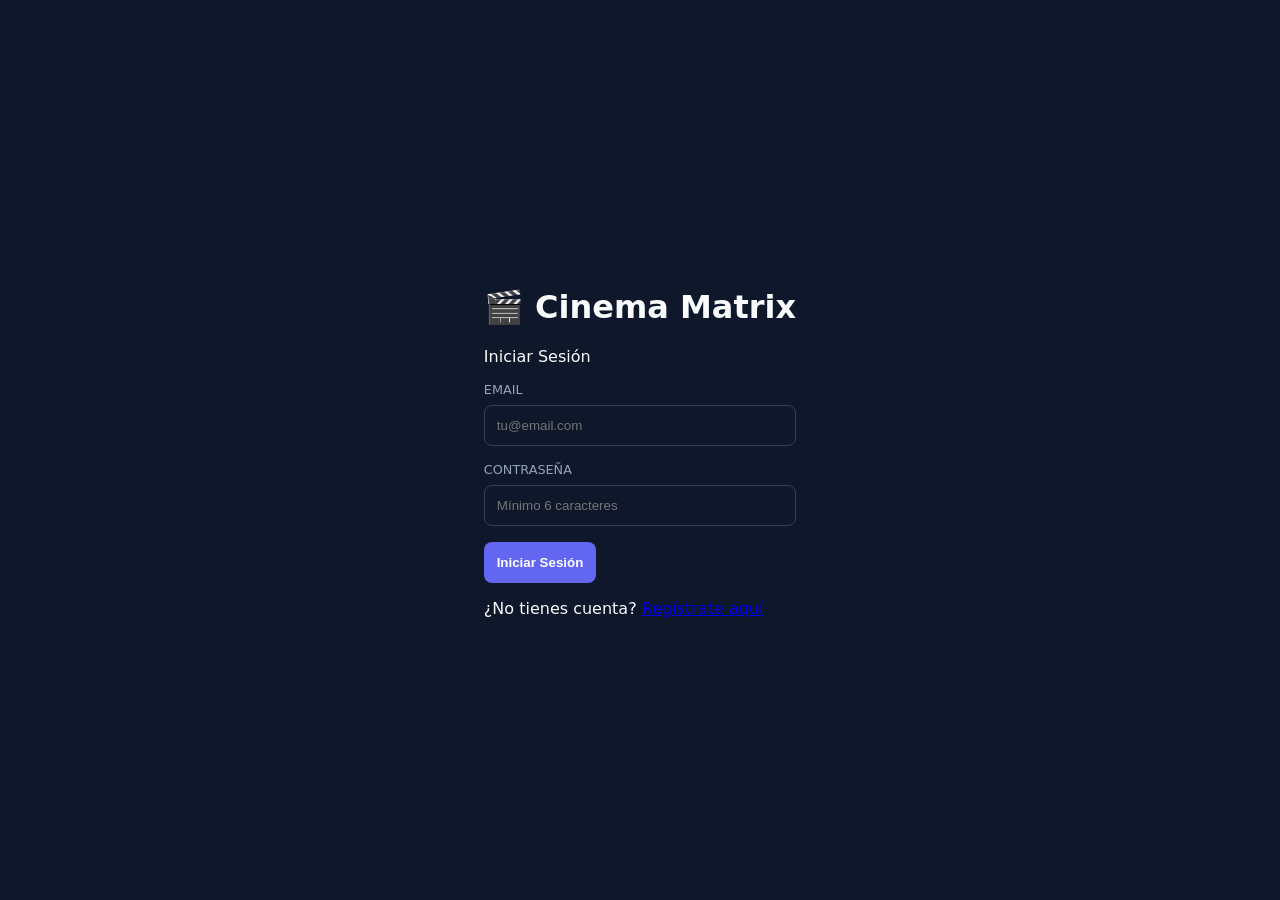
==== html/inicio_sesion.html @ efda6ab5 "se crean todas las vistas Co-authored-by: Copilot <copilot@github.com>" ====
<!DOCTYPE html>
<html lang="es">
<head>
    <meta charset="UTF-8">
    <meta name="viewport" content="width=device-width, initial-scale=1.0">
    <title>Iniciar Sesión - Cinema Matrix</title>
    <link rel="stylesheet" href="styles.css">
</head>
<body class="auth-page">
    <div class="auth-container">
        <div class="auth-card">
            <div class="auth-header">
                <h1>🎬 Cinema Matrix</h1>
                <p>Iniciar Sesión</p>
            </div>

            <form class="auth-form" onsubmit="iniciarSesion(event)">
                <div class="form-group">
                    <label for="email">Email</label>
                    <input 
                        type="email" 
                        id="email" 
                        placeholder="tu@email.com"
                        required
                    >
                </div>

                <div class="form-group">
                    <label for="password">Contraseña</label>
                    <input 
                        type="password" 
                        id="password" 
                        placeholder="Mínimo 6 caracteres"
                        required
                    >
                </div>

                <div id="error-message" class="error-message"></div>

                <button type="submit" class="btn-primary btn-full">
                    Iniciar Sesión
                </button>
            </form>

            <div class="auth-footer">
                <p>¿No tienes cuenta? 
                    <a href="registrar.html" class="link-primary">Regístrate aquí</a>
                </p>
            </div>
        </div>
    </div>

    <script>
        function iniciarSesion(event) {
            event.preventDefault();
            
            const email = document.getElementById('email').value;
            const password = document.getElementById('password').value;
            const errorMsg = document.getElementById('error-message');

            // Limpiar mensaje de error
            errorMsg.textContent = '';

            // Validaciones
            if (!email || !password) {
                errorMsg.textContent = 'Completa todos los campos';
                return;
            }

            if (password.length < 6) {
                errorMsg.textContent = 'La contraseña debe tener mínimo 6 caracteres';
                return;
            }

            // Simulación: obtener usuario del localStorage
            const usuariosGuardados = JSON.parse(localStorage.getItem('usuarios')) || [];
            const usuario = usuariosGuardados.find(u => u.email === email && u.password === password);

            if (usuario) {
                localStorage.setItem('usuarioActual', JSON.stringify(usuario));
                window.location.href = 'principal.html';
            } else {
                errorMsg.textContent = 'Email o contraseña incorrectos';
            }
        }

        // Cargar usuarios de prueba si no existen
        window.addEventListener('DOMContentLoaded', () => {
            const usuariosExistentes = JSON.parse(localStorage.getItem('usuarios')) || [];
            if (usuariosExistentes.length === 0) {
                const usuariosPrueba = [
                    {
                        id: 1,
                        nombre: 'Admin User',
                        email: 'admin@cinema.com',
                        password: '123456',
                        tipo: 'Admin',
                        fechaRegistro: new Date().toLocaleDateString('es-ES')
                    },
                    {
                        id: 2,
                        nombre: 'Cliente Test',
                        email: 'cliente@cinema.com',
                        password: '123456',
                        tipo: 'Cliente',
                        fechaRegistro: new Date().toLocaleDateString('es-ES')
                    }
                ];
                localStorage.setItem('usuarios', JSON.stringify(usuariosPrueba));
            }
        });
    </script>
</body>
</html>
---- html/styles.css ----
:root {
    --bg-dark: #0f172a;
    --bg-card: #1e293b;
    --primary: #6366f1;
    --primary-alt: #4f46e5;
    --text-main: #f8fafc;
    --text-muted: #94a3b8;
    --accent: #10b981;
    --danger: #ef4444;
    --border: #334155;
}

body {
    font-family: 'Inter', system-ui, sans-serif;
    background: var(--bg-dark);
    color: var(--text-main);
    margin: 0;
    display: flex;
    justify-content: center;
    align-items: center;
    min-height: 100vh;
}

/* Login */
#login-screen {
    background: var(--bg-card);
    padding: 3rem;
    border-radius: 1rem;
    border: 1px solid var(--border);
    text-align: center;
    box-shadow: 0 20px 25px -5px rgba(0, 0, 0, 0.3);
}

.login-btns {
    display: flex;
    flex-direction: column;
    gap: 1rem;
    margin-top: 2rem;
}

/* Layout App */
#main-app {
    display: grid;
    grid-template-columns: 350px 1fr;
    width: 95vw;
    height: 90vh;
    gap: 1.5rem;
}

.sidebar, .feed {
    background: var(--bg-card);
    border-radius: 1rem;
    border: 1px solid var(--border);
    overflow: hidden;
    display: flex;
    flex-direction: column;
}

/* Formularios */
.panel-content { padding: 1.5rem; overflow-y: auto; }
.form-group { margin-bottom: 1rem; }
label { display: block; font-size: 0.8rem; color: var(--text-muted); margin-bottom: 0.5rem; text-transform: uppercase; }
input, select, textarea {
    width: 100%;
    background: var(--bg-dark);
    border: 1px solid var(--border);
    color: white;
    padding: 0.75rem;
    border-radius: 0.5rem;
    box-sizing: border-box;
}

.grid-inputs { display: grid; grid-template-columns: 1fr 1fr; gap: 1rem; margin-bottom: 1rem; }

/* Botones */
button { cursor: pointer; border: none; font-weight: 600; transition: all 0.2s; }
.btn-primary { background: var(--primary); color: white; padding: 0.8rem; border-radius: 0.5rem; }
.btn-primary:hover { background: var(--primary-alt); }
.btn-outline { background: transparent; border: 1px solid var(--border); color: white; padding: 0.8rem; border-radius: 0.5rem; }
.btn-outline:hover { background: var(--border); }
.btn-logout { background: var(--danger); color: white; padding: 0.4rem 1rem; border-radius: 0.4rem; font-size: 0.8rem; }

/* Cards */
.movie-grid { padding: 1.5rem; overflow-y: auto; display: grid; grid-template-columns: repeat(auto-fill, minmax(300px, 1fr)); gap: 1.5rem; }
.movie-card { background: var(--bg-dark); border: 1px solid var(--border); padding: 1.5rem; border-radius: 0.8rem; position: relative; }
.badge { background: var(--primary); font-size: 0.7rem; padding: 0.2rem 0.6rem; border-radius: 1rem; }

/* Utilidades */
.hidden { display: none !important; }
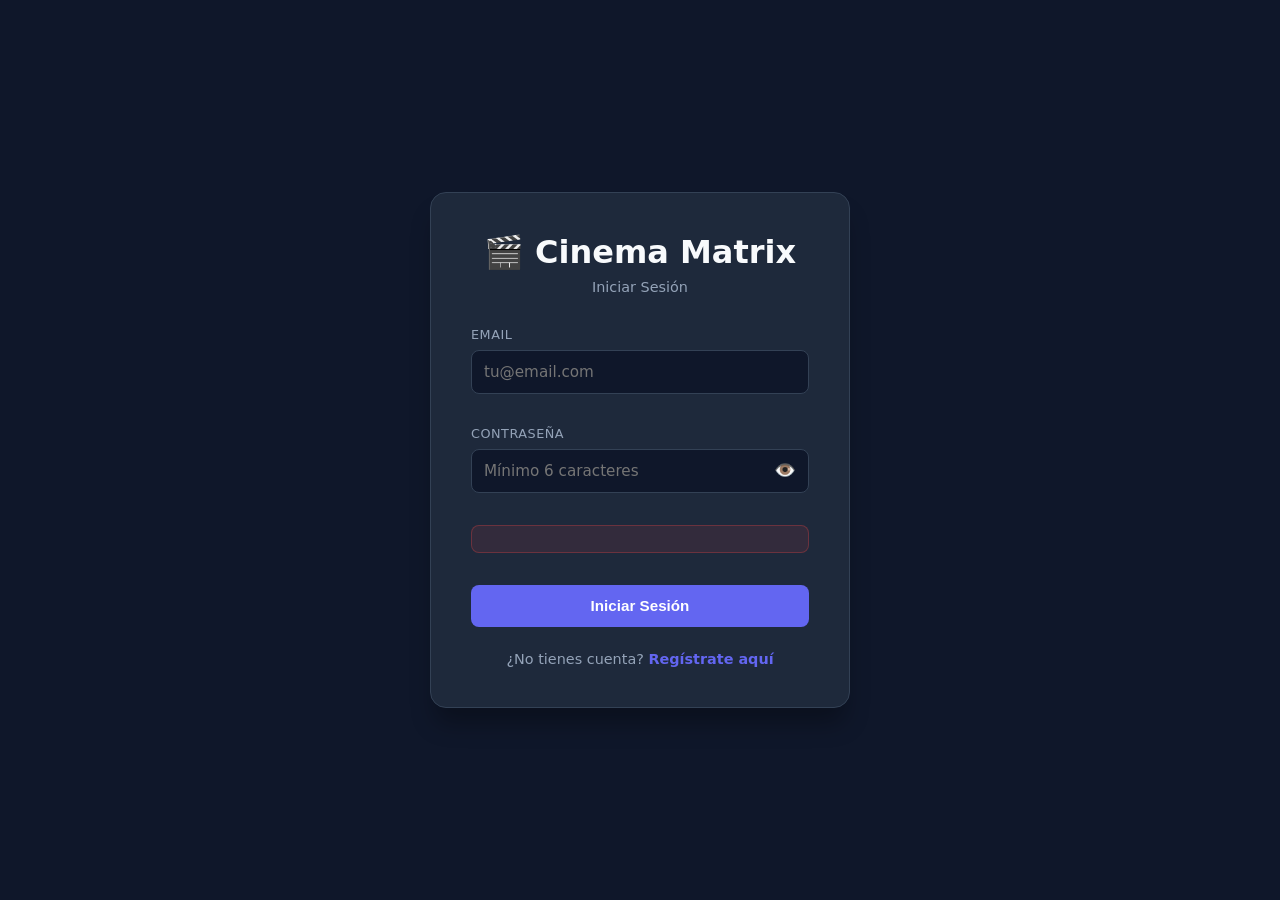
==== commit 0a800abe: "fixed pages" ====
--- a/html/inicio_sesion.html
+++ b/html/inicio_sesion.html
@@ -27,12 +27,15 @@
 
                 <div class="form-group">
                     <label for="password">Contraseña</label>
-                    <input 
-                        type="password" 
-                        id="password" 
-                        placeholder="Mínimo 6 caracteres"
-                        required
-                    >
+                    <div class="input-password">
+                        <input
+                            type="password"
+                            id="password"
+                            placeholder="Mínimo 6 caracteres"
+                            required
+                        >
+                        <button type="button" class="btn-toggle-password" onclick="togglePassword('password', this)">👁️</button>
+                    </div>
                 </div>
 
                 <div id="error-message" class="error-message"></div>
@@ -50,65 +53,6 @@
         </div>
     </div>
 
-    <script>
-        function iniciarSesion(event) {
-            event.preventDefault();
-            
-            const email = document.getElementById('email').value;
-            const password = document.getElementById('password').value;
-            const errorMsg = document.getElementById('error-message');
-
-            // Limpiar mensaje de error
-            errorMsg.textContent = '';
-
-            // Validaciones
-            if (!email || !password) {
-                errorMsg.textContent = 'Completa todos los campos';
-                return;
-            }
-
-            if (password.length < 6) {
-                errorMsg.textContent = 'La contraseña debe tener mínimo 6 caracteres';
-                return;
-            }
-
-            // Simulación: obtener usuario del localStorage
-            const usuariosGuardados = JSON.parse(localStorage.getItem('usuarios')) || [];
-            const usuario = usuariosGuardados.find(u => u.email === email && u.password === password);
-
-            if (usuario) {
-                localStorage.setItem('usuarioActual', JSON.stringify(usuario));
-                window.location.href = 'principal.html';
-            } else {
-                errorMsg.textContent = 'Email o contraseña incorrectos';
-            }
-        }
-
-        // Cargar usuarios de prueba si no existen
-        window.addEventListener('DOMContentLoaded', () => {
-            const usuariosExistentes = JSON.parse(localStorage.getItem('usuarios')) || [];
-            if (usuariosExistentes.length === 0) {
-                const usuariosPrueba = [
-                    {
-                        id: 1,
-                        nombre: 'Admin User',
-                        email: 'admin@cinema.com',
-                        password: '123456',
-                        tipo: 'Admin',
-                        fechaRegistro: new Date().toLocaleDateString('es-ES')
-                    },
-                    {
-                        id: 2,
-                        nombre: 'Cliente Test',
-                        email: 'cliente@cinema.com',
-                        password: '123456',
-                        tipo: 'Cliente',
-                        fechaRegistro: new Date().toLocaleDateString('es-ES')
-                    }
-                ];
-                localStorage.setItem('usuarios', JSON.stringify(usuariosPrueba));
-            }
-        });
-    </script>
+    <script src="../js/auth.js"></script>
 </body>
 </html>
--- a/html/styles.css
+++ b/html/styles.css
@@ -1,65 +1,515 @@
 :root {
     --bg-dark: #0f172a;
     --bg-card: #1e293b;
+    --bg-input: #0f172a;
     --primary: #6366f1;
     --primary-alt: #4f46e5;
     --text-main: #f8fafc;
     --text-muted: #94a3b8;
     --accent: #10b981;
     --danger: #ef4444;
+    --warning: #f59e0b;
+    --success: #10b981;
     --border: #334155;
+}
+
+* {
+    margin: 0;
+    padding: 0;
+    box-sizing: border-box;
+}
+
+html, body {
+    height: 100%;
 }
 
 body {
     font-family: 'Inter', system-ui, sans-serif;
     background: var(--bg-dark);
     color: var(--text-main);
-    margin: 0;
+}
+
+/* =============== ESTILOS DE AUTENTICACIÓN =============== */
+
+.auth-page {
     display: flex;
     justify-content: center;
     align-items: center;
     min-height: 100vh;
-}
-
-/* Login */
-#login-screen {
+    padding: 1rem;
+}
+
+.auth-container {
+    width: 100%;
+    max-width: 420px;
+}
+
+.auth-card {
     background: var(--bg-card);
-    padding: 3rem;
+    padding: 2.5rem;
     border-radius: 1rem;
     border: 1px solid var(--border);
+    box-shadow: 0 20px 25px -5px rgba(0, 0, 0, 0.3);
+}
+
+.auth-header {
     text-align: center;
-    box-shadow: 0 20px 25px -5px rgba(0, 0, 0, 0.3);
-}
-
-.login-btns {
+    margin-bottom: 2rem;
+}
+
+.auth-header h1 {
+    font-size: 2rem;
+    margin-bottom: 0.5rem;
+}
+
+.auth-header p {
+    color: var(--text-muted);
+    font-size: 0.9rem;
+}
+
+.auth-form {
     display: flex;
     flex-direction: column;
     gap: 1rem;
-    margin-top: 2rem;
-}
-
-/* Layout App */
-#main-app {
+}
+
+.auth-footer {
+    text-align: center;
+    margin-top: 1.5rem;
+    font-size: 0.9rem;
+    color: var(--text-muted);
+}
+
+.auth-footer a {
+    color: var(--primary);
+    text-decoration: none;
+    font-weight: 600;
+    transition: color 0.2s;
+}
+
+.auth-footer a:hover {
+    color: var(--primary-alt);
+}
+
+.link-primary {
+    color: var(--primary);
+    text-decoration: none;
+    font-weight: 600;
+    transition: color 0.2s;
+}
+
+.link-primary:hover {
+    color: var(--primary-alt);
+}
+
+/* Radio Group */
+.radio-group {
     display: grid;
-    grid-template-columns: 350px 1fr;
-    width: 95vw;
-    height: 90vh;
+    grid-template-columns: 1fr 1fr;
+    gap: 1rem;
+    margin-top: 0.5rem;
+}
+
+.radio-option {
+    display: flex;
+    align-items: center;
+    gap: 0.5rem;
+    cursor: pointer;
+}
+
+.radio-option input[type="radio"] {
+    width: auto;
+    cursor: pointer;
+}
+
+.radio-option label {
+    margin: 0;
+    text-transform: none;
+    cursor: pointer;
+    font-size: 0.9rem;
+}
+
+/* =============== ESTILOS DE LA APP PRINCIPAL =============== */
+
+.app-page {
+    display: flex;
+    flex-direction: column;
+    min-height: 100vh;
+}
+
+.app-container {
+    display: grid;
+    grid-template-columns: 320px 1fr;
+    flex: 1;
+    gap: 1rem;
+    padding: 1rem;
+    height: calc(100vh - 64px);
+    overflow: hidden;
+}
+
+@media (max-width: 768px) {
+    .app-container {
+        height: auto;
+        overflow: visible;
+    }
+}
+
+/* Navbar */
+.navbar {
+    background: var(--bg-card);
+    border-bottom: 1px solid var(--border);
+    padding: 1rem 0;
+    position: sticky;
+    top: 0;
+    z-index: 100;
+}
+
+.navbar-container {
+    display: flex;
+    justify-content: space-between;
+    align-items: center;
+    padding: 0 1.5rem;
+    max-width: 100%;
+}
+
+.navbar-logo h1 {
+    font-size: 1.5rem;
+    margin: 0;
+}
+
+.navbar-user {
+    display: flex;
+    align-items: center;
+    gap: 1rem;
+}
+
+.user-name {
+    font-weight: 500;
+}
+
+/* Sidebar */
+.sidebar {
+    background: var(--bg-card);
+    border: 1px solid var(--border);
+    border-radius: 0.8rem;
+    display: flex;
+    flex-direction: column;
+    overflow: hidden;
+}
+
+.sidebar-header {
+    padding: 1rem;
+    border-bottom: 1px solid var(--border);
+    background: rgba(0, 0, 0, 0.3);
+}
+
+.sidebar-header h2 {
+    font-size: 1.1rem;
+    margin: 0;
+}
+
+.panel-content {
+    padding: 1.5rem;
+    overflow-y: auto;
+    flex: 1;
+}
+
+.panel-section {
+    margin-bottom: 1.5rem;
+}
+
+.panel-section h3 {
+    font-size: 0.9rem;
+    text-transform: uppercase;
+    color: var(--text-muted);
+    margin-bottom: 1rem;
+}
+
+.welcome-card {
+    background: linear-gradient(135deg, var(--primary) 0%, var(--primary-alt) 100%);
+    padding: 1.5rem;
+    border-radius: 0.8rem;
+    text-align: center;
+    margin-bottom: 1rem;
+}
+
+.welcome-emoji {
+    font-size: 2rem;
+    display: block;
+    margin-bottom: 0.5rem;
+}
+
+.welcome-card h3 {
+    font-size: 1.2rem;
+    margin-bottom: 0.5rem;
+}
+
+.welcome-card p {
+    font-size: 0.9rem;
+    opacity: 0.9;
+}
+
+.activity-stats {
+    display: flex;
+    flex-direction: column;
+    gap: 0.8rem;
+    background: rgba(0, 0, 0, 0.3);
+    padding: 1rem;
+    border-radius: 0.5rem;
+}
+
+.activity-item {
+    display: flex;
+    justify-content: space-between;
+    align-items: center;
+}
+
+.activity-label {
+    font-size: 0.85rem;
+    color: var(--text-muted);
+}
+
+.activity-value {
+    font-weight: 600;
+    font-size: 1.1rem;
+    color: var(--primary);
+}
+
+/* Feed Principal */
+.feed {
+    background: var(--bg-card);
+    border: 1px solid var(--border);
+    border-radius: 0.8rem;
+    display: flex;
+    flex-direction: column;
+    overflow: hidden;
+}
+
+.feed-header {
+    padding: 1.5rem;
+    border-bottom: 1px solid var(--border);
+    background: rgba(0, 0, 0, 0.3);
+}
+
+.feed-header h2 {
+    margin: 0 0 1rem 0;
+    font-size: 1.3rem;
+}
+
+.feed-controls {
+    display: flex;
+    gap: 1rem;
+    flex-wrap: wrap;
+}
+
+.search-box {
+    flex: 1;
+    min-width: 200px;
+    background: var(--bg-dark);
+    border: 1px solid var(--border);
+    padding: 0.7rem;
+    border-radius: 0.5rem;
+    color: white;
+    font-size: 0.9rem;
+}
+
+.search-box::placeholder {
+    color: var(--text-muted);
+}
+
+.filter-select {
+    background: var(--bg-dark);
+    border: 1px solid var(--border);
+    padding: 0.7rem;
+    border-radius: 0.5rem;
+    color: white;
+    font-size: 0.9rem;
+    cursor: pointer;
+    min-width: 150px;
+}
+
+/* Grid de Películas */
+.movie-grid {
+    padding: 1.5rem;
+    overflow-y: auto;
+    display: grid;
+    grid-template-columns: repeat(auto-fill, minmax(280px, 1fr));
     gap: 1.5rem;
-}
-
-.sidebar, .feed {
-    background: var(--bg-card);
-    border-radius: 1rem;
+    flex: 1;
+}
+
+.movie-card {
+    background: var(--bg-dark);
     border: 1px solid var(--border);
+    border-radius: 0.8rem;
+    transition: all 0.3s ease;
+    display: flex;
+    flex-direction: column;
+}
+
+.movie-card:hover {
+    transform: translateY(-4px);
+    border-color: var(--primary);
+    box-shadow: 0 10px 24px rgba(99, 102, 241, 0.2);
+}
+
+.movie-card-header {
+    padding: 1rem 1rem 0.8rem;
+    background: linear-gradient(135deg, rgba(99, 102, 241, 0.12), rgba(79, 70, 229, 0.08));
+    border-radius: 0.8rem 0.8rem 0 0;
+}
+
+.movie-card-title {
+    font-size: 1rem;
+    font-weight: 700;
+    margin: 0 0 0.4rem 0;
+    display: -webkit-box;
+    -webkit-line-clamp: 2;
+    -webkit-box-orient: vertical;
     overflow: hidden;
+    line-height: 1.3;
+}
+
+.movie-card-director {
+    font-size: 0.82rem;
+    color: var(--text-muted);
+    margin: 0;
+    white-space: nowrap;
+    overflow: hidden;
+    text-overflow: ellipsis;
+}
+
+.movie-card-body {
+    padding: 0.8rem 1rem 1rem;
+    flex: 1;
     display: flex;
     flex-direction: column;
-}
-
-/* Formularios */
-.panel-content { padding: 1.5rem; overflow-y: auto; }
-.form-group { margin-bottom: 1rem; }
-label { display: block; font-size: 0.8rem; color: var(--text-muted); margin-bottom: 0.5rem; text-transform: uppercase; }
+    gap: 0.7rem;
+}
+
+.movie-card-info {
+    display: flex;
+    justify-content: space-between;
+    align-items: center;
+    font-size: 0.82rem;
+    color: var(--text-muted);
+    flex-wrap: wrap;
+    gap: 0.4rem;
+}
+
+.movie-card-year {
+    background: rgba(99, 102, 241, 0.2);
+    padding: 0.2rem 0.5rem;
+    border-radius: 0.3rem;
+    white-space: nowrap;
+}
+
+.movie-card-category {
+    background: rgba(16, 185, 129, 0.15);
+    padding: 0.2rem 0.5rem;
+    border-radius: 0.3rem;
+    color: var(--accent);
+    white-space: nowrap;
+    max-width: 55%;
+    overflow: hidden;
+    text-overflow: ellipsis;
+}
+
+.movie-card-stats {
+    display: flex;
+    gap: 1rem;
+    font-size: 0.88rem;
+}
+
+.movie-card-stat {
+    display: flex;
+    align-items: center;
+    gap: 0.3rem;
+}
+
+/* Botones de la tarjeta */
+.movie-card-actions {
+    display: grid;
+    gap: 0.4rem;
+    margin-top: auto;
+}
+
+/* Admin: 2 botones en fila */
+.movie-card-actions.actions-admin {
+    grid-template-columns: 1fr 1fr;
+}
+
+/* Cliente: Like arriba (full), Recomendar y Detalles abajo */
+.movie-card-actions.actions-client {
+    grid-template-columns: 1fr 1fr;
+    grid-template-rows: auto auto;
+}
+
+.movie-card-actions.actions-client .btn-like {
+    grid-column: 1 / -1;
+}
+
+.btn-card {
+    padding: 0.55rem 0.4rem;
+    border-radius: 0.5rem;
+    border: none;
+    cursor: pointer;
+    font-size: 0.8rem;
+    font-weight: 600;
+    transition: all 0.2s;
+    text-align: center;
+    white-space: nowrap;
+}
+
+.btn-like {
+    background: rgba(239, 68, 68, 0.1);
+    color: var(--danger);
+    border: 1px solid rgba(239, 68, 68, 0.3);
+}
+
+.btn-like:hover:not(:disabled) {
+    background: var(--danger);
+    color: white;
+    transform: scale(1.02);
+}
+
+.btn-like.liked {
+    background: var(--danger);
+    color: white;
+}
+
+.btn-like:disabled {
+    opacity: 0.7;
+    cursor: not-allowed;
+}
+
+.btn-details {
+    background: var(--primary);
+    color: white;
+    border: none;
+}
+
+.btn-details:hover {
+    background: var(--primary-alt);
+}
+
+/* =============== ESTILOS PARA FORMULARIOS =============== */
+
+.form-group {
+    display: flex;
+    flex-direction: column;
+    gap: 0.5rem;
+    margin-bottom: 1rem;
+}
+
+label {
+    font-size: 0.8rem;
+    color: var(--text-muted);
+    text-transform: uppercase;
+    font-weight: 500;
+    letter-spacing: 0.5px;
+}
+
 input, select, textarea {
     width: 100%;
     background: var(--bg-dark);
@@ -67,23 +517,760 @@
     color: white;
     padding: 0.75rem;
     border-radius: 0.5rem;
-    box-sizing: border-box;
-}
-
-.grid-inputs { display: grid; grid-template-columns: 1fr 1fr; gap: 1rem; margin-bottom: 1rem; }
-
-/* Botones */
-button { cursor: pointer; border: none; font-weight: 600; transition: all 0.2s; }
-.btn-primary { background: var(--primary); color: white; padding: 0.8rem; border-radius: 0.5rem; }
-.btn-primary:hover { background: var(--primary-alt); }
-.btn-outline { background: transparent; border: 1px solid var(--border); color: white; padding: 0.8rem; border-radius: 0.5rem; }
-.btn-outline:hover { background: var(--border); }
-.btn-logout { background: var(--danger); color: white; padding: 0.4rem 1rem; border-radius: 0.4rem; font-size: 0.8rem; }
-
-/* Cards */
-.movie-grid { padding: 1.5rem; overflow-y: auto; display: grid; grid-template-columns: repeat(auto-fill, minmax(300px, 1fr)); gap: 1.5rem; }
-.movie-card { background: var(--bg-dark); border: 1px solid var(--border); padding: 1.5rem; border-radius: 0.8rem; position: relative; }
-.badge { background: var(--primary); font-size: 0.7rem; padding: 0.2rem 0.6rem; border-radius: 1rem; }
-
-/* Utilidades */
-.hidden { display: none !important; }+    font-family: inherit;
+    font-size: 0.95rem;
+    transition: all 0.2s;
+}
+
+input:focus, select:focus, textarea:focus {
+    outline: none;
+    border-color: var(--primary);
+    box-shadow: 0 0 0 3px rgba(99, 102, 241, 0.1);
+}
+
+textarea {
+    resize: vertical;
+    min-height: 100px;
+}
+
+.grid-inputs {
+    display: grid;
+    grid-template-columns: 1fr 1fr;
+    gap: 1rem;
+    margin-bottom: 1rem;
+}
+
+/* =============== BOTONES =============== */
+
+button {
+    cursor: pointer;
+    border: none;
+    font-weight: 600;
+    transition: all 0.2s;
+    font-size: 0.95rem;
+}
+
+.btn-primary {
+    background: var(--primary);
+    color: white;
+    padding: 0.8rem 1rem;
+    border-radius: 0.5rem;
+}
+
+.btn-primary:hover {
+    background: var(--primary-alt);
+    transform: translateY(-2px);
+}
+
+.btn-primary:active {
+    transform: translateY(0);
+}
+
+.btn-full {
+    width: 100%;
+}
+
+.btn-outline {
+    background: transparent;
+    border: 1px solid var(--border);
+    color: white;
+    padding: 0.8rem 1rem;
+    border-radius: 0.5rem;
+}
+
+.btn-outline:hover {
+    background: var(--border);
+}
+
+.btn-danger {
+    background: var(--danger);
+    color: white;
+    padding: 0.8rem 1rem;
+    border-radius: 0.5rem;
+}
+
+.btn-danger:hover {
+    background: #dc2626;
+}
+
+.btn-logout {
+    background: var(--danger);
+    color: white;
+    padding: 0.5rem 1rem;
+    border-radius: 0.5rem;
+    font-size: 0.85rem;
+}
+
+.btn-logout:hover {
+    background: #dc2626;
+}
+
+/* =============== BADGES Y ETIQUETAS =============== */
+
+.badge {
+    background: var(--primary);
+    color: white;
+    font-size: 0.7rem;
+    padding: 0.3rem 0.7rem;
+    border-radius: 1rem;
+    font-weight: 600;
+    display: inline-block;
+    text-transform: uppercase;
+}
+
+.badge.admin {
+    background: var(--danger);
+}
+
+.badge.client {
+    background: var(--accent);
+}
+
+/* =============== MODAL =============== */
+
+.modal {
+    position: fixed;
+    top: 0;
+    left: 0;
+    width: 100%;
+    height: 100%;
+    background: rgba(0, 0, 0, 0.7);
+    display: flex;
+    justify-content: center;
+    align-items: center;
+    z-index: 1000;
+    padding: 1rem;
+}
+
+.modal.hidden {
+    display: none !important;
+}
+
+.modal-content {
+    background: var(--bg-card);
+    border: 1px solid var(--border);
+    border-radius: 1rem;
+    width: 100%;
+    max-width: 700px;
+    max-height: 90vh;
+    overflow-y: auto;
+    position: relative;
+    box-shadow: 0 25px 50px -12px rgba(0, 0, 0, 0.5);
+}
+
+.modal-close {
+    position: absolute;
+    top: 1rem;
+    right: 1rem;
+    background: transparent;
+    border: none;
+    color: var(--text-muted);
+    font-size: 2rem;
+    cursor: pointer;
+    z-index: 1001;
+    transition: color 0.2s;
+}
+
+.modal-close:hover {
+    color: var(--text-main);
+}
+
+.modal-header {
+    padding: 1.5rem;
+    border-bottom: 1px solid var(--border);
+    background: linear-gradient(135deg, rgba(99, 102, 241, 0.1), rgba(79, 70, 229, 0.1));
+    display: flex;
+    justify-content: space-between;
+    align-items: center;
+}
+
+.modal-header h2 {
+    margin: 0;
+    font-size: 1.5rem;
+}
+
+.modal-body {
+    padding: 1.5rem;
+}
+
+.movie-info {
+    display: grid;
+    grid-template-columns: repeat(auto-fit, minmax(150px, 1fr));
+    gap: 1rem;
+    margin-bottom: 1.5rem;
+    padding-bottom: 1.5rem;
+    border-bottom: 1px solid var(--border);
+}
+
+.movie-info p {
+    margin: 0;
+    font-size: 0.9rem;
+}
+
+.movie-info strong {
+    color: var(--primary);
+}
+
+.movie-sinopsis {
+    margin-bottom: 1.5rem;
+}
+
+.movie-sinopsis h3 {
+    margin: 0 0 0.8rem 0;
+    font-size: 1rem;
+}
+
+.movie-sinopsis p {
+    margin: 0;
+    line-height: 1.6;
+    color: var(--text-muted);
+}
+
+.movie-stats {
+    display: flex;
+    gap: 2rem;
+    margin: 1.5rem 0;
+    padding: 1rem;
+    background: rgba(99, 102, 241, 0.1);
+    border-radius: 0.8rem;
+}
+
+.stat {
+    display: flex;
+    align-items: center;
+    gap: 0.5rem;
+}
+
+.stat-icon {
+    font-size: 1.5rem;
+}
+
+.stat-value {
+    font-weight: 600;
+    font-size: 1.1rem;
+}
+
+.movie-actions {
+    margin-bottom: 1.5rem;
+    display: flex;
+    gap: 1rem;
+}
+
+/* =============== COMENTARIOS =============== */
+
+.comments-section {
+    margin-top: 1.5rem;
+}
+
+.comments-section h3 {
+    margin: 0 0 1rem 0;
+    font-size: 1rem;
+}
+
+.add-comment {
+    display: flex;
+    flex-direction: column;
+    gap: 0.8rem;
+    margin-bottom: 1.5rem;
+    padding: 1rem;
+    background: rgba(99, 102, 241, 0.1);
+    border-radius: 0.8rem;
+}
+
+.add-comment.hidden {
+    display: none;
+}
+
+.add-comment textarea {
+    resize: vertical;
+    min-height: 80px;
+}
+
+.add-comment button {
+    align-self: flex-end;
+}
+
+.comments-list {
+    display: flex;
+    flex-direction: column;
+    gap: 1rem;
+}
+
+.comment-item {
+    background: rgba(0, 0, 0, 0.3);
+    padding: 1rem;
+    border-radius: 0.8rem;
+    border-left: 3px solid var(--primary);
+}
+
+.comment-header {
+    display: flex;
+    justify-content: space-between;
+    align-items: center;
+    margin-bottom: 0.5rem;
+}
+
+.comment-author {
+    font-weight: 600;
+    color: var(--primary);
+}
+
+.comment-date {
+    font-size: 0.8rem;
+    color: var(--text-muted);
+}
+
+.comment-text {
+    margin: 0.8rem 0;
+    line-height: 1.5;
+}
+
+.comment-actions {
+    display: flex;
+    gap: 0.5rem;
+    margin-top: 0.8rem;
+}
+
+.comment-btn {
+    padding: 0.4rem 0.8rem;
+    font-size: 0.8rem;
+    border-radius: 0.4rem;
+    border: none;
+    cursor: pointer;
+    transition: all 0.2s;
+}
+
+.comment-btn-edit {
+    background: rgba(99, 102, 241, 0.2);
+    color: var(--primary);
+}
+
+.comment-btn-edit:hover {
+    background: var(--primary);
+    color: white;
+}
+
+.comment-btn-delete {
+    background: rgba(239, 68, 68, 0.2);
+    color: var(--danger);
+}
+
+.comment-btn-delete:hover {
+    background: var(--danger);
+    color: white;
+}
+
+.comment-edit-form {
+    display: flex;
+    flex-direction: column;
+    gap: 0.8rem;
+    margin-top: 0.8rem;
+}
+
+.comment-edit-form textarea {
+    background: var(--bg-dark);
+    border: 1px solid var(--border);
+    color: white;
+    padding: 0.8rem;
+    border-radius: 0.5rem;
+    font-family: inherit;
+    resize: vertical;
+    min-height: 80px;
+}
+
+.comment-edit-form .form-actions {
+    display: flex;
+    gap: 0.5rem;
+}
+
+.comment-edit-form button {
+    flex: 1;
+    padding: 0.6rem;
+    border-radius: 0.4rem;
+    border: none;
+    cursor: pointer;
+    font-weight: 600;
+}
+
+.comment-edit-form .btn-save {
+    background: var(--accent);
+    color: white;
+}
+
+.comment-edit-form .btn-cancel {
+    background: var(--border);
+    color: white;
+}
+
+/* =============== MENSAJES =============== */
+
+.message-box {
+    padding: 0.8rem;
+    border-radius: 0.5rem;
+    font-size: 0.9rem;
+    margin-bottom: 1rem;
+    display: none;
+}
+
+.message-box.show {
+    display: block;
+}
+
+.error-message {
+    background: rgba(239, 68, 68, 0.1);
+    color: var(--danger);
+    border: 1px solid rgba(239, 68, 68, 0.3);
+    padding: 0.8rem;
+    border-radius: 0.5rem;
+    font-size: 0.9rem;
+    margin-bottom: 1rem;
+}
+
+.success-message {
+    background: rgba(16, 185, 129, 0.1);
+    color: var(--success);
+    border: 1px solid rgba(16, 185, 129, 0.3);
+    padding: 0.8rem;
+    border-radius: 0.5rem;
+    font-size: 0.9rem;
+    margin-bottom: 1rem;
+}
+
+/* =============== UTILIDADES =============== */
+
+.hidden {
+    display: none !important;
+}
+
+/* =============== RESPONSIVE DESIGN =============== */
+
+/* --- Tablet landscape: hasta 1024px --- */
+@media (max-width: 1024px) {
+    .app-container {
+        grid-template-columns: 260px 1fr;
+        gap: 0.8rem;
+        padding: 0.8rem;
+    }
+
+    .movie-grid {
+        grid-template-columns: repeat(auto-fill, minmax(230px, 1fr));
+        gap: 1rem;
+    }
+}
+
+/* --- Tablet portrait / teléfonos grandes: hasta 768px --- */
+@media (max-width: 768px) {
+    /* Layout: feed arriba, sidebar abajo */
+    .app-container {
+        grid-template-columns: 1fr;
+        padding: 0.5rem;
+        gap: 0.5rem;
+        overflow: visible;
+    }
+
+    .feed {
+        order: 1;
+        overflow: visible;
+        border-radius: 0.8rem;
+    }
+
+    .sidebar {
+        order: 2;
+        overflow: visible;
+        border-radius: 0.8rem;
+    }
+
+    .panel-content {
+        overflow: visible;
+        max-height: none;
+    }
+
+    /* Grid de películas: 2 columnas */
+    .movie-grid {
+        grid-template-columns: repeat(2, 1fr);
+        gap: 0.8rem;
+        padding: 0.8rem;
+        overflow: visible;
+        max-height: none;
+    }
+
+    /* Controles de búsqueda */
+    .feed-controls {
+        flex-direction: column;
+        gap: 0.6rem;
+    }
+
+    .search-box,
+    .filter-select {
+        width: 100%;
+        min-width: unset;
+    }
+
+    /* Navbar */
+    .navbar-user {
+        gap: 0.5rem;
+    }
+
+    .user-name {
+        font-size: 0.85rem;
+    }
+
+    /* Modal */
+    .modal {
+        padding: 0.5rem;
+        align-items: flex-end;
+    }
+
+    .modal-content {
+        max-height: 92vh;
+        border-radius: 1rem 1rem 0 0;
+        width: 100%;
+        max-width: 100%;
+    }
+
+    .modal-header {
+        flex-direction: column;
+        align-items: flex-start;
+        gap: 0.5rem;
+        padding: 1rem 1.2rem;
+    }
+
+    .modal-header h2 {
+        font-size: 1.2rem;
+        padding-right: 2rem;
+    }
+
+    .modal-body {
+        padding: 1rem 1.2rem;
+    }
+
+    /* Otros */
+    .movie-stats {
+        flex-wrap: wrap;
+        gap: 0.8rem;
+    }
+
+    .grid-inputs {
+        grid-template-columns: 1fr;
+    }
+
+    .movie-info {
+        grid-template-columns: 1fr 1fr;
+    }
+}
+
+/* --- Teléfonos pequeños: hasta 480px --- */
+@media (max-width: 480px) {
+    /* Auth */
+    .auth-card {
+        padding: 1.5rem 1.2rem;
+        border-radius: 0.8rem;
+    }
+
+    .auth-header h1 {
+        font-size: 1.6rem;
+    }
+
+    /* Navbar compacta */
+    .navbar-container {
+        padding: 0 0.8rem;
+        gap: 0.5rem;
+    }
+
+    .navbar-logo h1 {
+        font-size: 1.1rem;
+    }
+
+    .user-name {
+        display: none;
+    }
+
+    .btn-logout {
+        padding: 0.4rem 0.7rem;
+        font-size: 0.8rem;
+    }
+
+    /* Grid: 1 columna */
+    .movie-grid {
+        grid-template-columns: 1fr;
+        padding: 0.6rem;
+        gap: 0.8rem;
+    }
+
+    /* Tarjetas */
+    .movie-card-actions .btn-card {
+        min-width: 100%;
+        flex: unset;
+        width: 100%;
+    }
+
+    .feed-header {
+        padding: 0.8rem;
+    }
+
+    .feed-header h2 {
+        font-size: 1rem;
+        margin-bottom: 0.6rem;
+    }
+
+    /* Modal pantalla completa */
+    .modal {
+        padding: 0;
+        align-items: flex-end;
+    }
+
+    .modal-content {
+        max-height: 95vh;
+        border-radius: 1rem 1rem 0 0;
+    }
+
+    .modal-header {
+        padding: 0.8rem 1rem;
+    }
+
+    .modal-body {
+        padding: 0.8rem 1rem;
+    }
+
+    .movie-info {
+        grid-template-columns: 1fr;
+    }
+
+    .movie-stats {
+        gap: 1rem;
+        padding: 0.8rem;
+    }
+
+    /* Panel sidebar */
+    .panel-content {
+        padding: 1rem;
+    }
+
+    .welcome-card {
+        padding: 1rem;
+    }
+
+    /* Cart items */
+    .cart-item-name {
+        font-size: 0.8rem;
+    }
+
+    /* Tarjetas: todos los botones en columna */
+    .movie-card-actions.actions-admin,
+    .movie-card-actions.actions-client {
+        grid-template-columns: 1fr;
+    }
+
+    .movie-card-actions.actions-client .btn-like {
+        grid-column: 1;
+    }
+}
+/* ===== LISTA DE RECOMENDADOS ===== */
+.cart-item {
+    display: flex;
+    align-items: center;
+    gap: 0.6rem;
+    padding: 0.6rem;
+    background: var(--bg-input);
+    border-radius: 8px;
+    margin-bottom: 0.5rem;
+}
+
+.cart-item-icon {
+    font-size: 1.4rem;
+    flex-shrink: 0;
+}
+
+.cart-item-info {
+    flex: 1;
+    min-width: 0;
+}
+
+.cart-item-name {
+    font-size: 0.85rem;
+    font-weight: 600;
+    color: var(--text-main);
+    white-space: nowrap;
+    overflow: hidden;
+    text-overflow: ellipsis;
+}
+
+.cart-item-stars {
+    font-size: 0.75rem;
+    color: var(--text-muted);
+}
+
+.cart-item-remove {
+    background: none;
+    border: none;
+    color: var(--danger);
+    cursor: pointer;
+    font-size: 0.9rem;
+    padding: 0.2rem 0.4rem;
+    border-radius: 4px;
+    flex-shrink: 0;
+}
+
+.cart-item-remove:hover {
+    background: rgba(239, 68, 68, 0.15);
+}
+
+.cart-empty {
+    color: var(--text-muted);
+    text-align: center;
+    font-size: 0.85rem;
+    padding: 0.8rem 0;
+}
+
+.cart-footer {
+    display: flex;
+    justify-content: space-between;
+    align-items: center;
+    padding: 0.5rem 0;
+    border-top: 1px solid var(--border);
+    margin-top: 0.5rem;
+}
+
+.btn-recommend {
+    background: linear-gradient(135deg, #f59e0b, #d97706);
+    color: white;
+    border: none;
+}
+
+.btn-recommend:hover:not(:disabled) {
+    background: linear-gradient(135deg, #d97706, #b45309);
+}
+
+.btn-recommend:disabled {
+    background: var(--bg-input);
+    color: var(--text-muted);
+    cursor: not-allowed;
+}
+
+/* ===== TOGGLE CONTRASEÑA ===== */
+.input-password {
+    position: relative;
+    display: flex;
+    align-items: center;
+}
+
+.input-password input {
+    width: 100%;
+    padding-right: 2.8rem;
+}
+
+.btn-toggle-password {
+    position: absolute;
+    right: 0.6rem;
+    background: none;
+    border: none;
+    cursor: pointer;
+    font-size: 1.1rem;
+    padding: 0.2rem;
+    line-height: 1;
+    color: var(--text-muted);
+}
+
+.btn-toggle-password:hover {
+    color: var(--text-main);
+}
